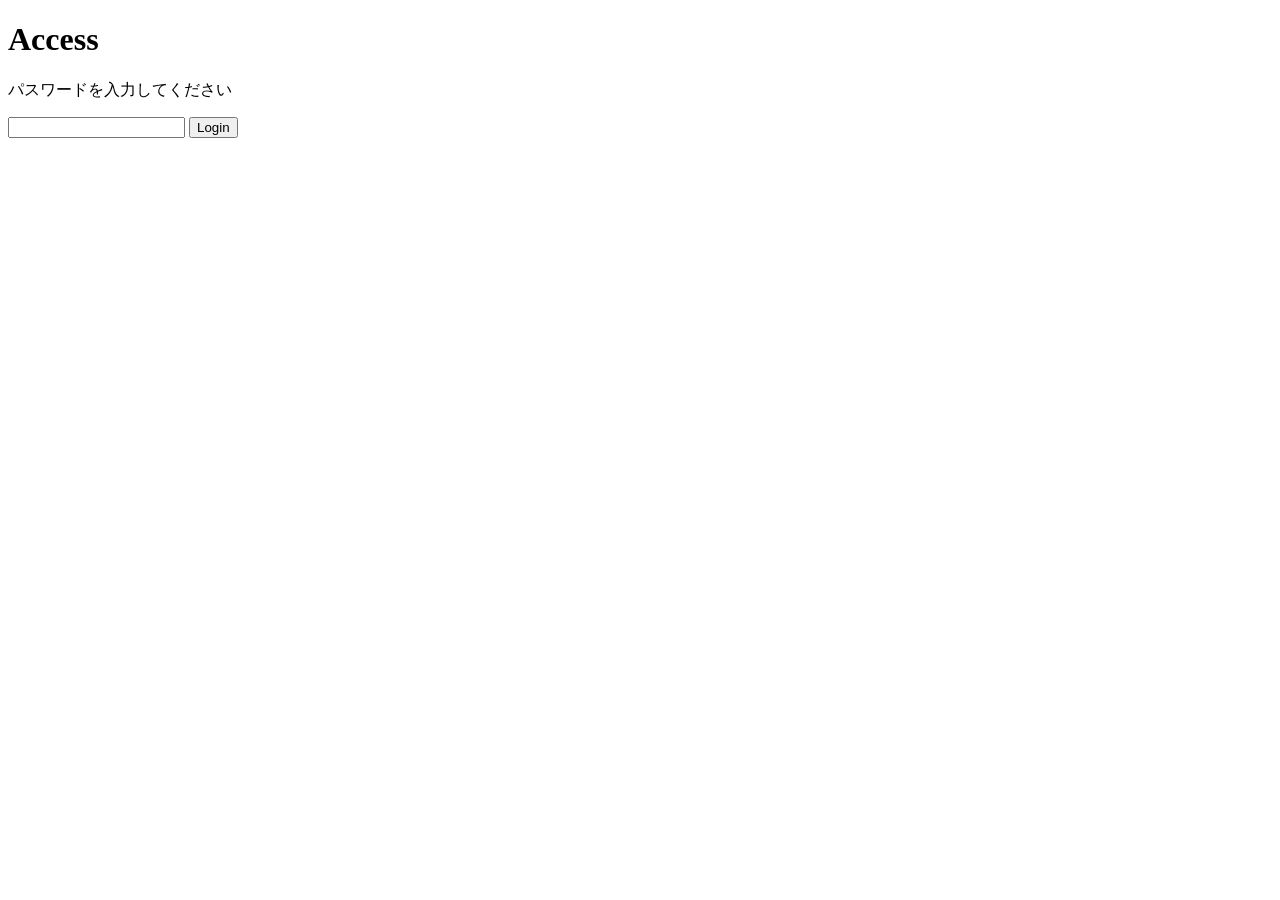
==== auth.html @ f5b61c33 "Update password expiration" ====
<!doctype html>
<html lang="ja">
  <head>
    <meta charset="UTF-8" />
    <meta name="viewport" content="width=device-width, initial-scale=1.0" />
    <meta name="referrer" content="no-referrer" />
    <meta name="robots" content="noindex,nofollow" />
    <title>Access</title>
    <link rel="stylesheet" href="./css/auth.css" />
  </head>

  <body>
    <h1>Access</h1>

    <p>パスワードを入力してください</p>

    <input type="password" id="password" />
    <button onclick="checkPassword()">Login</button>

    <p id="error"></p>

    <script src="./js/auth.js"></script>
  </body>
</html>
---- css/auth.css ----
/* =========================
   Portfolio Auth Page
========================= */

.auth {
  min-height: 100vh;
  display: flex;
  justify-content: center;
  align-items: center;
  padding: 20px;

  background: radial-gradient(circle at top, #333, #111 60%);

  color: #fff;
}

/* Card */

.auth__box {
  width: 100%;
  max-width: 420px;

  padding: 60px 50px;

  background: rgba(255, 255, 255, 0.05);

  backdrop-filter: blur(20px);

  border: 1px solid rgba(255, 255, 255, 0.2);

  border-radius: 20px;

  text-align: center;

  box-sizing: border-box;
}

/* Label */

.auth__label {
  margin-bottom: 25px;

  font-size: 12px;

  letter-spacing: 0.3em;

  color: rgba(255, 255, 255, 0.6);
}

/* Title */

.auth__title {
  margin-bottom: 20px;

  font-size: 42px;

  font-weight: 600;

  letter-spacing: 0.05em;
}

/* Description */

.auth__text {
  margin-bottom: 35px;

  font-size: 14px;

  color: rgba(255, 255, 255, 0.6);
}

/* Form */

.auth__form {
  display: flex;

  flex-direction: column;

  gap: 15px;
}

/* Input */

.auth__input {
  width: 100%;
  height: 52px;

  padding: 0 20px;

  box-sizing: border-box;

  background: rgba(255, 255, 255, 0.08);

  border: 1px solid rgba(255, 255, 255, 0.2);

  border-radius: 10px;

  color: #fff;

  font-size: 15px;

  outline: none;

  transition: 0.3s;
}

.auth__input::placeholder {
  color: rgba(255, 255, 255, 0.4);
}

.auth__input:focus {
  border-color: rgba(255, 255, 255, 0.7);
}

/* Button */

.auth__button {
  height: 52px;

  border: none;

  border-radius: 10px;

  background: #fff;

  color: #111;

  font-size: 15px;

  font-weight: 600;

  cursor: pointer;

  transition: 0.3s;
}

.auth__button:hover {
  opacity: 0.8;

  transform: translateY(-2px);
}

/* Error */

.auth__error {
  margin-top: 20px;

  font-size: 13px;

  color: #ff8a8a;
}

/* Responsive */

@media screen and (max-width: 480px) {
  .auth__box {
    padding: 45px 25px;
  }

  .auth__title {
    font-size: 34px;
  }
}
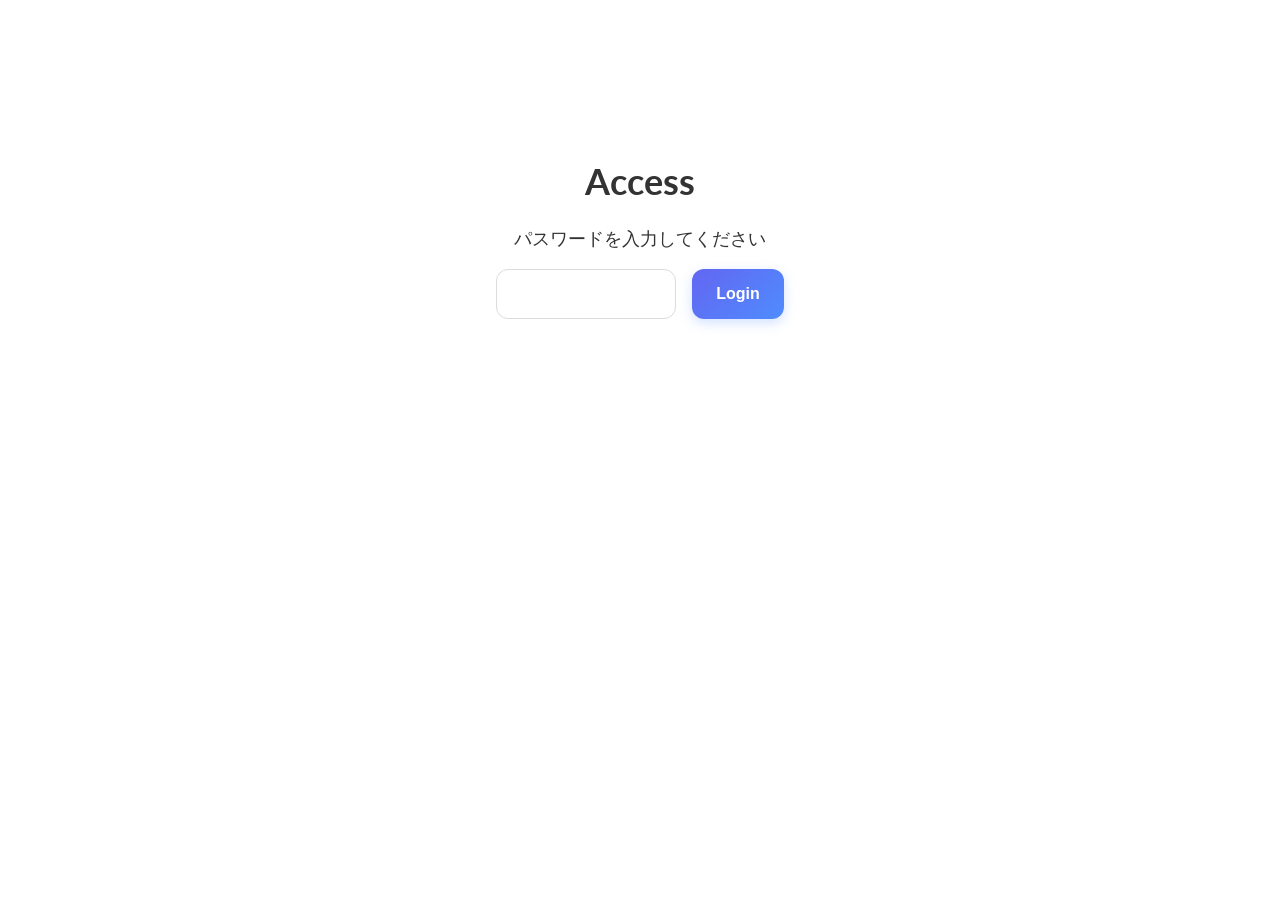
==== commit 155ebfa0: "Update password" ====
--- a/auth.html
+++ b/auth.html
@@ -6,19 +6,24 @@
     <meta name="referrer" content="no-referrer" />
     <meta name="robots" content="noindex,nofollow" />
     <title>Access</title>
+    <link rel="preconnect" href="https://fonts.googleapis.com" />
+    <link rel="preconnect" href="https://fonts.gstatic.com" crossorigin />
+    <link href="https://fonts.googleapis.com/css2?family=Noto+Sans+JP:wght@400;500;700&display=swap" rel="stylesheet" />
+    <link href="https://fonts.googleapis.com/css2?family=Inter:wght@100..900&display=swap" rel="stylesheet" />
+    <link href="https://fonts.googleapis.com/css2?family=Lato:wght@100;300;400;700;900&display=swap" rel="stylesheet" />
     <link rel="stylesheet" href="./css/auth.css" />
   </head>
 
   <body>
-    <h1>Access</h1>
-
-    <p>パスワードを入力してください</p>
-
-    <input type="password" id="password" />
-    <button onclick="checkPassword()">Login</button>
-
-    <p id="error"></p>
-
+    <main id="auth">
+      <h1 class="auth-ttl">Access</h1>
+      <p class="auth-txt">パスワードを入力してください</p>
+      <div class="password-wrap">
+        <input type="password" id="password" class="password-input" />
+        <button type="button" class="password-btn" onclick="checkPassword()">Login</button>
+      </div>
+      <p id="error" class="error"></p>
+    </main>
     <script src="./js/auth.js"></script>
   </body>
 </html>
--- a/css/auth.css
+++ b/css/auth.css
@@ -1,163 +1,175 @@
-/* =========================
-   Portfolio Auth Page
-========================= */
-
-.auth {
-  min-height: 100vh;
+/* Break Point */
+#auth {
+  color: #333;
+  font-family: "Lato", sans-serif;
+  font-size: 18px;
+  font-weight: 400;
+  background: #fff;
+  max-width: 1200px;
+  padding: 10% 4%;
+  margin: 0 auto;
+}
+#auth .auth-ttl {
+  text-align: center;
+}
+#auth .auth-txt {
+  text-align: center;
+}
+#auth .password-wrap {
   display: flex;
   justify-content: center;
+}
+#auth .password-wrap .password-input {
+  width: 100%;
+  max-width: 180px;
+  padding: 7px 13px;
+  font-size: 30px;
+  color: #333;
+  background: #fff;
+  border: 1px solid #dcdcdc;
+  border-radius: 12px;
+  outline: none;
+  transition: all 0.25s ease;
+  box-sizing: border-box;
+}
+#auth .password-wrap .password-input::-moz-placeholder {
+  color: #aaa;
+}
+#auth .password-wrap .password-input::placeholder {
+  color: #aaa;
+}
+#auth .password-wrap .password-input:hover {
+  border-color: #b8b8b8;
+}
+#auth .password-wrap .password-input:focus {
+  border-color: #4f8cff;
+  box-shadow: 0 0 0 4px rgba(79, 140, 255, 0.15);
+}
+#auth .password-wrap .password-input:disabled {
+  background: #f5f5f5;
+  color: #999;
+  cursor: not-allowed;
+}
+#auth .password-wrap .password-btn {
+  display: inline-flex;
   align-items: center;
-  padding: 20px;
-
-  background: radial-gradient(circle at top, #333, #111 60%);
-
+  justify-content: center;
+  min-width: 90px;
+  padding: 14px 24px;
+  margin-left: 16px;
+  font-size: 16px;
+  font-weight: 600;
   color: #fff;
+  background: linear-gradient(135deg, #6366f1 0%, #4f8cff 100%);
+  border: none;
+  border-radius: 12px;
+  cursor: pointer;
+  transition: all 0.25s ease;
+  box-shadow: 0 4px 12px rgba(79, 140, 255, 0.25);
+}
+#auth .password-wrap .password-btn:active {
+  transform: translateY(0);
+  box-shadow: 0 3px 8px rgba(79, 140, 255, 0.2);
+}
+#auth .password-wrap .password-btn:focus-visible {
+  outline: none;
+  box-shadow: 0 0 0 4px rgba(99, 102, 241, 0.2), 0 8px 20px rgba(79, 140, 255, 0.3);
+}
+#auth .password-wrap .password-btn:disabled {
+  opacity: 0.6;
+  cursor: not-allowed;
+  box-shadow: none;
+}
+#auth .error {
+  color: #f91717;
+  text-align: center;
+  font-weight: bold;
 }
 
-/* Card */
-
-.auth__box {
-  width: 100%;
-  max-width: 420px;
-
-  padding: 60px 50px;
-
-  background: rgba(255, 255, 255, 0.05);
-
-  backdrop-filter: blur(20px);
-
-  border: 1px solid rgba(255, 255, 255, 0.2);
-
-  border-radius: 20px;
-
-  text-align: center;
-
-  box-sizing: border-box;
-}
-
-/* Label */
-
-.auth__label {
-  margin-bottom: 25px;
-
-  font-size: 12px;
-
-  letter-spacing: 0.3em;
-
-  color: rgba(255, 255, 255, 0.6);
-}
-
-/* Title */
-
-.auth__title {
-  margin-bottom: 20px;
-
-  font-size: 42px;
-
-  font-weight: 600;
-
-  letter-spacing: 0.05em;
-}
-
-/* Description */
-
-.auth__text {
-  margin-bottom: 35px;
-
-  font-size: 14px;
-
-  color: rgba(255, 255, 255, 0.6);
-}
-
-/* Form */
-
-.auth__form {
-  display: flex;
-
-  flex-direction: column;
-
-  gap: 15px;
-}
-
-/* Input */
-
-.auth__input {
-  width: 100%;
-  height: 52px;
-
-  padding: 0 20px;
-
-  box-sizing: border-box;
-
-  background: rgba(255, 255, 255, 0.08);
-
-  border: 1px solid rgba(255, 255, 255, 0.2);
-
-  border-radius: 10px;
-
-  color: #fff;
-
-  font-size: 15px;
-
-  outline: none;
-
-  transition: 0.3s;
-}
-
-.auth__input::placeholder {
-  color: rgba(255, 255, 255, 0.4);
-}
-
-.auth__input:focus {
-  border-color: rgba(255, 255, 255, 0.7);
-}
-
-/* Button */
-
-.auth__button {
-  height: 52px;
-
-  border: none;
-
-  border-radius: 10px;
-
-  background: #fff;
-
-  color: #111;
-
-  font-size: 15px;
-
-  font-weight: 600;
-
-  cursor: pointer;
-
-  transition: 0.3s;
-}
-
-.auth__button:hover {
-  opacity: 0.8;
-
-  transform: translateY(-2px);
-}
-
-/* Error */
-
-.auth__error {
-  margin-top: 20px;
-
-  font-size: 13px;
-
-  color: #ff8a8a;
-}
-
-/* Responsive */
-
-@media screen and (max-width: 480px) {
-  .auth__box {
-    padding: 45px 25px;
+@media screen and (min-width: 1026px) {
+  #auth .password-wrap .password-input::-moz-placeholder {
+    color: #aaa;
   }
-
-  .auth__title {
-    font-size: 34px;
+  #auth .password-wrap .password-input::placeholder {
+    color: #aaa;
+  }
+  #auth .password-wrap .password-input:hover {
+    border-color: #b8b8b8;
+  }
+  #auth .password-wrap .password-input:focus {
+    border-color: #4f8cff;
+    box-shadow: 0 0 0 4px rgba(79, 140, 255, 0.15);
+  }
+  #auth .password-wrap .password-input:disabled {
+    background: #f5f5f5;
+    color: #999;
+    cursor: not-allowed;
+  }
+  #auth .password-wrap .password-btn:hover {
+    transform: translateY(-2px);
+    box-shadow: 0 8px 20px rgba(79, 140, 255, 0.35);
   }
 }
+@media screen and (max-width: 1025px) {
+  #auth .password-wrap .password-input::-moz-placeholder {
+    color: #aaa;
+  }
+  #auth .password-wrap .password-input::placeholder {
+    color: #aaa;
+  }
+  #auth .password-wrap .password-input:hover {
+    border-color: #b8b8b8;
+  }
+  #auth .password-wrap .password-input:focus {
+    border-color: #4f8cff;
+    box-shadow: 0 0 0 4px rgba(79, 140, 255, 0.15);
+  }
+  #auth .password-wrap .password-input:disabled {
+    background: #f5f5f5;
+    color: #999;
+    cursor: not-allowed;
+  }
+}
+@media screen and (max-width: 768px) {
+  #auth .password-wrap .password-input::-moz-placeholder {
+    color: #aaa;
+  }
+  #auth .password-wrap .password-input::placeholder {
+    color: #aaa;
+  }
+  #auth .password-wrap .password-input:hover {
+    border-color: #b8b8b8;
+  }
+  #auth .password-wrap .password-input:focus {
+    border-color: #4f8cff;
+    box-shadow: 0 0 0 4px rgba(79, 140, 255, 0.15);
+  }
+  #auth .password-wrap .password-input:disabled {
+    background: #f5f5f5;
+    color: #999;
+    cursor: not-allowed;
+  }
+}
+@media screen and (max-width: 480px) {
+  #auth {
+    font-size: 4vw;
+  }
+  #auth .password-wrap .password-input::-moz-placeholder {
+    color: #aaa;
+  }
+  #auth .password-wrap .password-input::placeholder {
+    color: #aaa;
+  }
+  #auth .password-wrap .password-input:hover {
+    border-color: #b8b8b8;
+  }
+  #auth .password-wrap .password-input:focus {
+    border-color: #4f8cff;
+    box-shadow: 0 0 0 4px rgba(79, 140, 255, 0.15);
+  }
+  #auth .password-wrap .password-input:disabled {
+    background: #f5f5f5;
+    color: #999;
+    cursor: not-allowed;
+  }
+}/*# sourceMappingURL=auth.css.map */
